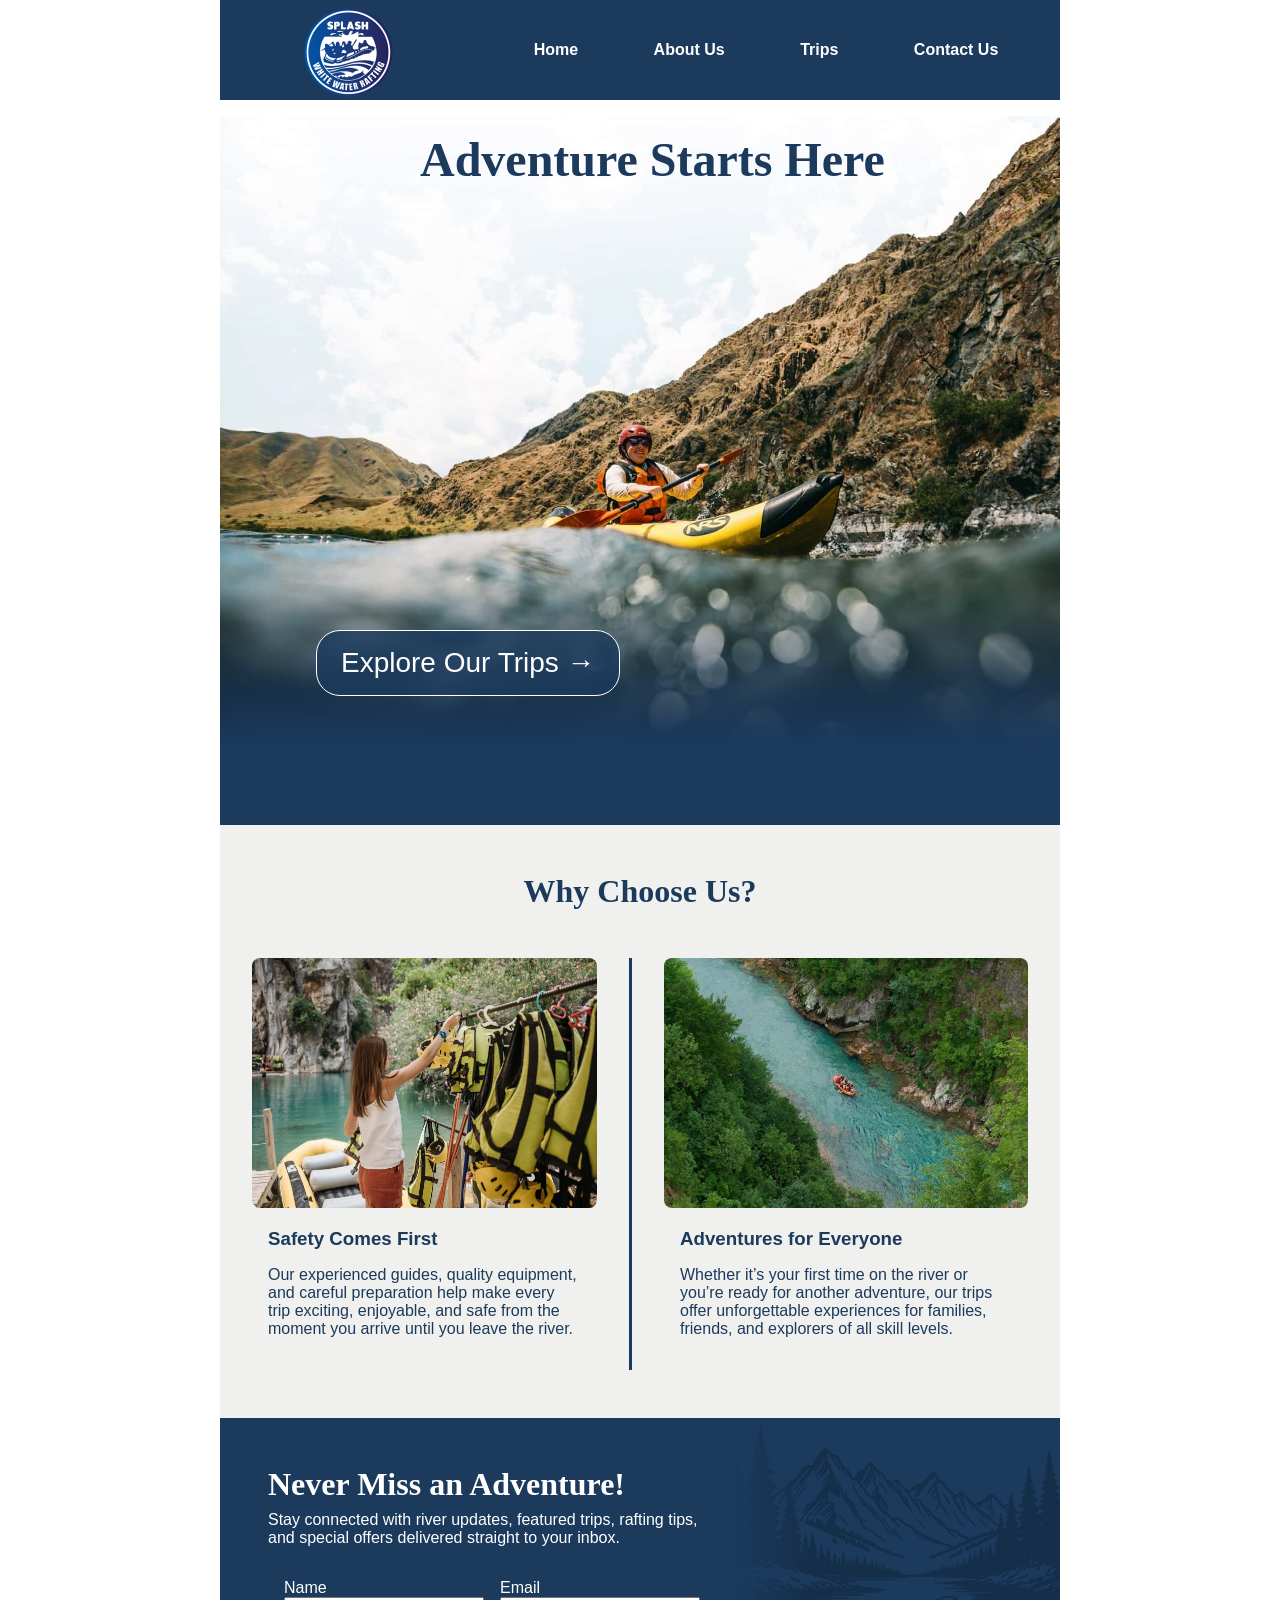
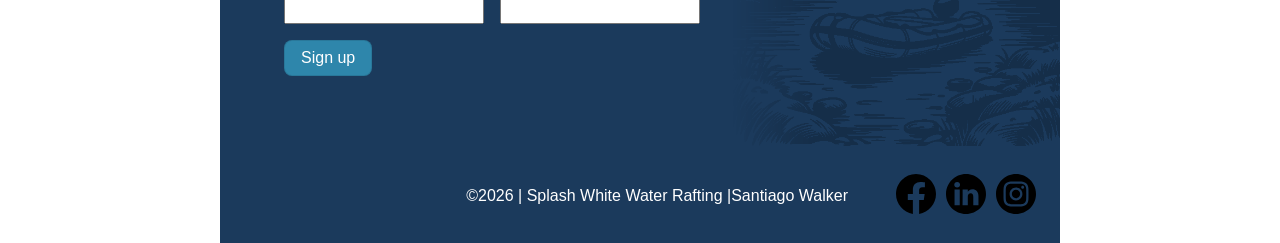
==== wwr/index.html @ 58eb21f1 "homepage created" ====
<!DOCTYPE html>
<html lang="en">

<head>
    <meta charset="UTF-8">
    <meta name="viewport" content="width=device-width, initial-scale=1.0">
    <title>About Us - Splash White Water Rafting</title>
    <meta name="description"
      content="About Splash White Water Rafting — our history, our mission, and why we're passionate about the river.">
    <meta name="author" content="Santiago Walker">
    <link rel="stylesheet" href="styles/rafting.css">
</head>

<body>
    <header>
        <img src="images/logo.png" alt="Rafting Company Logo">
        <nav>
            <a href="index.html">Home</a>
            <a href="about.html">About Us</a>
            <a href="trips.html">Trips</a>
            <a href="contact.html">Contact Us</a>
        </nav>
    </header>
    <main>
        <div class="home-hero">
            <h1>Adventure Starts Here</h1>
            <img src="images/homepage.jpg" alt="Rafting Guide on the River">
            <div class="cta">
                <a href="trips.html">Explore Our Trips →</a>
            </div>
        </div>
        <div class="background">
            <section class="purpose-grid">
                <h2>Why Choose Us?</h2>
                <div class="left-column">
                    <img src="images/safety.jpg" alt="Girl Putting On Safety Equipment">
                    <h3>Safety Comes First</h3>
                    <p>Our experienced guides, quality equipment, and careful preparation help make
                        every trip exciting,
                        enjoyable, and safe from the moment you arrive until you leave the river.
                    </p>
                </div>
                <div class="right-column">
                    <img src="images/adventure.jpg" alt="Calm Rafting Trip">
                    <h3>Adventures for Everyone</h3>
                    <p>Whether it’s your first time on the river or you’re ready for another
                        adventure, our trips offer
                        unforgettable experiences for families, friends, and explorers of all skill
                        levels.</p>
                </div>
            </section>
            <div class="newsletter-grid">
                <div class="newsletter-content">
                    <h2>Never Miss an Adventure!</h2>
                    <p>Stay connected with river updates, featured trips, rafting tips, and special
                        offers delivered
                        straight to your inbox.</p>
                    <form>
                        <div>
                            <label for="name">Name</label>
                            <input type="text" name="name" id="name">
                        </div>
                        <div>
                            <label for="email">Email</label>
                            <input type="email" name="email" id="email">
                        </div>
                        <div>
                            <button type="submit">Sign up</button>
                        </div>
                    </form>
                </div>
                <div class="newsletter-img">
                    <img src="images/rafting-vector.png" alt="Rafting Scene">
                </div>
            </div>
        </div>

    </main>
    <footer>
        <p>©️2026 | Splash White Water Rafting |Santiago Walker </p>
        <nav class="socialmedia">
            <a href="https://facebook.com">
                <img src="images/facebook-bw.svg" alt="Facebook Icon">
            </a>
            <a href="https://linkedin.com">
                <img src="images/linkedin-bw.svg" alt="Linkedin Icon">
            </a>
            <a href="https://instagram.com">
                <img src="images/instagram-bw.svg" alt="Instagram Icon">
            </a>
        </nav>
    </footer>
</body>

</html>
---- wwr/styles/rafting.css ----
/* General Styles */
:root {
    --primary-color: #1B3A5C;
    --primary-rgb: 27 58 92;
    --secondary-color: #F0F0EE;
    --accent1-color: #2E86AB;
    --accent2-color: #FFFFFF;
    --heading-font: "Times New Roman", "Georgia", serif;
    --body-font: Arial, Helvetica, sans-serif;
}

* {
    margin: 0;
    padding: 0;
    box-sizing: border-box;
}

body {
    font-family: var(--body-font);
    color: var(--accent2-color);
}

header,
main,
footer {
    width: 840px;
    margin: 0 auto;
}

/* header */

header {
    display: grid;
    grid-template-columns: 30% 70%;
    background-color: var(--primary-color);
}

header img {
    margin: 0 auto;
    width: 100px;
    height: auto;
}

nav {
    display: flex;
    justify-content: space-around;
    align-items: center;
}

nav a {
    text-decoration: none;
    color: var(--accent2-color);
    font-size: 1rem;
    font-weight: 700;
}

/* Homepage */
.home-hero {
    position: relative;
}

.home-hero img {
    width: 100%;
    height: auto;
}

.home-hero h1 {
    color: var(--primary-color);
    position: absolute;
    left: 200px;
    top: 2rem;
    font-size: 3rem;
}

.cta a {
    display: block;
    text-decoration: none;
    position: absolute;
    background-color: rgb(var(--primary-rgb)/ 80%);
    color: var(--accent2-color);
    padding: 1rem 1.5rem;
    width: fit-content;
    border-radius: 1.5rem;
    border: 1px solid var(--accent2-color);
    z-index: 2;
    bottom: 5rem;
    left: 6rem;
    font-size: 1.75rem;
}

.home-hero:after {
    position: absolute;
    bottom: 30px;
    left: 0;
    width: 100%;
    height: 10rem;
    content: '';
    background: linear-gradient(transparent, var(--primary-color));
    z-index: 1;
}

.background {
    background-color: var(--primary-color);
    margin-top: -31px;
    position: relative;
    padding: 5rem 0 0 0;
}

.purpose-grid {
    display: grid;
    grid-template-columns: 1fr 1fr;
    gap: 1rem;
    background-color: var(--secondary-color);
    padding: 1rem 1rem 3rem 1rem;
}

.purpose-grid h2 {
    grid-column: 1/3;
    background-color: transparent;
    color: var(--primary-color);
    font-size: 2rem;
    padding: 2rem 0 2rem 0;
}

.purpose-grid img {
    width: 400px;
    height: 250px;
    border-radius: .5rem;
}

.left-column {
    border-right: 3px solid var(--primary-color);
    padding: 0 2rem 1rem 1rem;
}

.right-column {
    padding: 0 1rem 1rem 1rem;
}

.purpose-grid h3 {
    color: var(--primary-color);
    padding: 1rem 1rem 0 1rem;
}

.purpose-grid p {
    padding: 0;
}

.newsletter-grid {
    display: grid;
    grid-template-columns: 3fr 2fr;
    align-items: center;
    padding-bottom: 0;
}

.newsletter-content {
    padding: 1rem 1rem 1rem 2rem;
}

.newsletter-content h2 {
    background: none;
    text-align: left;
    font-size: 2rem;
    padding-bottom: 0;
    padding-left: 1rem;
    padding-right: 0;
}

.newsletter-content p {
    max-width: 450px;
    margin-top: 0;
    padding-left: 0;
    padding-right: 0;
    padding-bottom: 0;
}

.newsletter-content form {
    background: none;
    color: var(--accent2-color);
    display: grid;
    grid-template-columns: 1fr 1fr;
    gap: 1rem;
    padding-left: 0;
    padding-right: 0;
    padding-top: 0;
}

.newsletter-content input {
    padding: 4px;
    min-width: 200px;
}

.newsletter-content button {
    padding: .5rem 1rem .5rem 1rem;
    font-size: 1rem;
    border-radius: .5rem;
}

.newsletter-img img {
    width: 100%;
    height: auto;
    opacity: .20;
    mask-image: linear-gradient(to right, transparent, black 25%);
}

/* About Us Page */

h1,
h2 {
    font-family: var(--heading-font);
    color: var(--accent2-color);
}

.hero h1 {
    position: absolute;
    text-align: center;
    background-color: var(--primary-color);
    width: 100%;
    padding: 2rem;
    top: 0;
    opacity: 80%;
    font-size: 3rem;
}

h2 {
    background-color: var(--accent1-color);
    width: 100%;
    text-align: center;
    padding: 1rem;
}

nav,
p,
article {
    margin: 16px;
    padding: 8px;
}

section p {
    color: var(--primary-color);
}

section img {
    max-width: 100%;
    height: auto;
}

.grid {
    display: grid;
    grid-template-columns: 2fr 1fr 2fr;
    gap: 2rem;
    align-items: center;
    background-color: var(--secondary-color);
}

.figures {
    display: flex;
    flex-direction: row;
    justify-content: space-around;
    background-color: var(--secondary-color);
    padding: 1rem;
}

.figures img {
    width: 125px;
    height: auto;
}

.figures figcaption {
    text-align: center;
    color: var(--primary-color);
    font-size: 50%;
}

.hero article {
    position: absolute;
    top: 7rem;
    background-color: var(--secondary-color);
    padding: 0;
    margin: 1.5rem;
    color: var(--primary-color);
}

.hero article img {
    width: 9rem;
    height: auto;
    float: right;
    margin: 8px;
}

.hero {
    position: relative;
}

.hero img {
    display: block;
    width: 100%;
    height: auto;
}

/* Contact Us Page */

.info {
    display: block;
    background-color: var(--secondary-color);
    color: var(--primary-color);
    text-align: center;
}

.info p {
    margin: 0;
}

.info h1 {
    color: var(--primary-color);
    padding: 1rem;
}

.map-form {
    background-color: var(--primary-color);
    display: grid;
    grid-template-columns: 45% 55%;
}

iframe {
    width: 350px;
    height: 400px;
    margin: 2rem;
}

form {
    display: grid;
    box-sizing: border-box;
    background-color: var(--secondary-color);
    color: var(--primary-color);
    margin: 2rem;
    width: 400px;
    padding: 10px;
}

.form-grid {
    display: grid;
    grid-template-columns: 30% 70%;
    align-items: center;
}

.form-grid label {
    text-align: center;
}

.form-grid input {
    height: 2rem;
    margin-right: 10px;
}

fieldset {
    border: none;
}

.radio {
    display: flex;
    align-items: center;
}

textarea {
    min-width: 380px;
    height: 4rem;
}

button {
    background-color: var(--accent1-color);
    color: var(--accent2-color);
    display: block;
    border: 1px solid rgb(0 0 0/10%);
}

.employees {
    display: flex;
    flex-direction: row;
    justify-content: space-around;
    background-color: var(--secondary-color);
    padding: 1rem;
}

.employees img {
    width: 125px;
    height: 100px;
    align-items: center;
}

.employees figcaption {
    text-align: center;
    color: var(--primary-color);
    font-size: 10px;
}

/* footer */

footer {
    color: var(--accent2-color);
    background-color: var(--primary-color);
    padding-bottom: 1px;
    display: flex;
    justify-content: flex-end;
    align-items: center;

}

footer p {
    text-align: center;
}

.socialmedia {
    gap: 10px;
}

.socialmedia img {
    width: 2.5rem;
    height: auto;
}
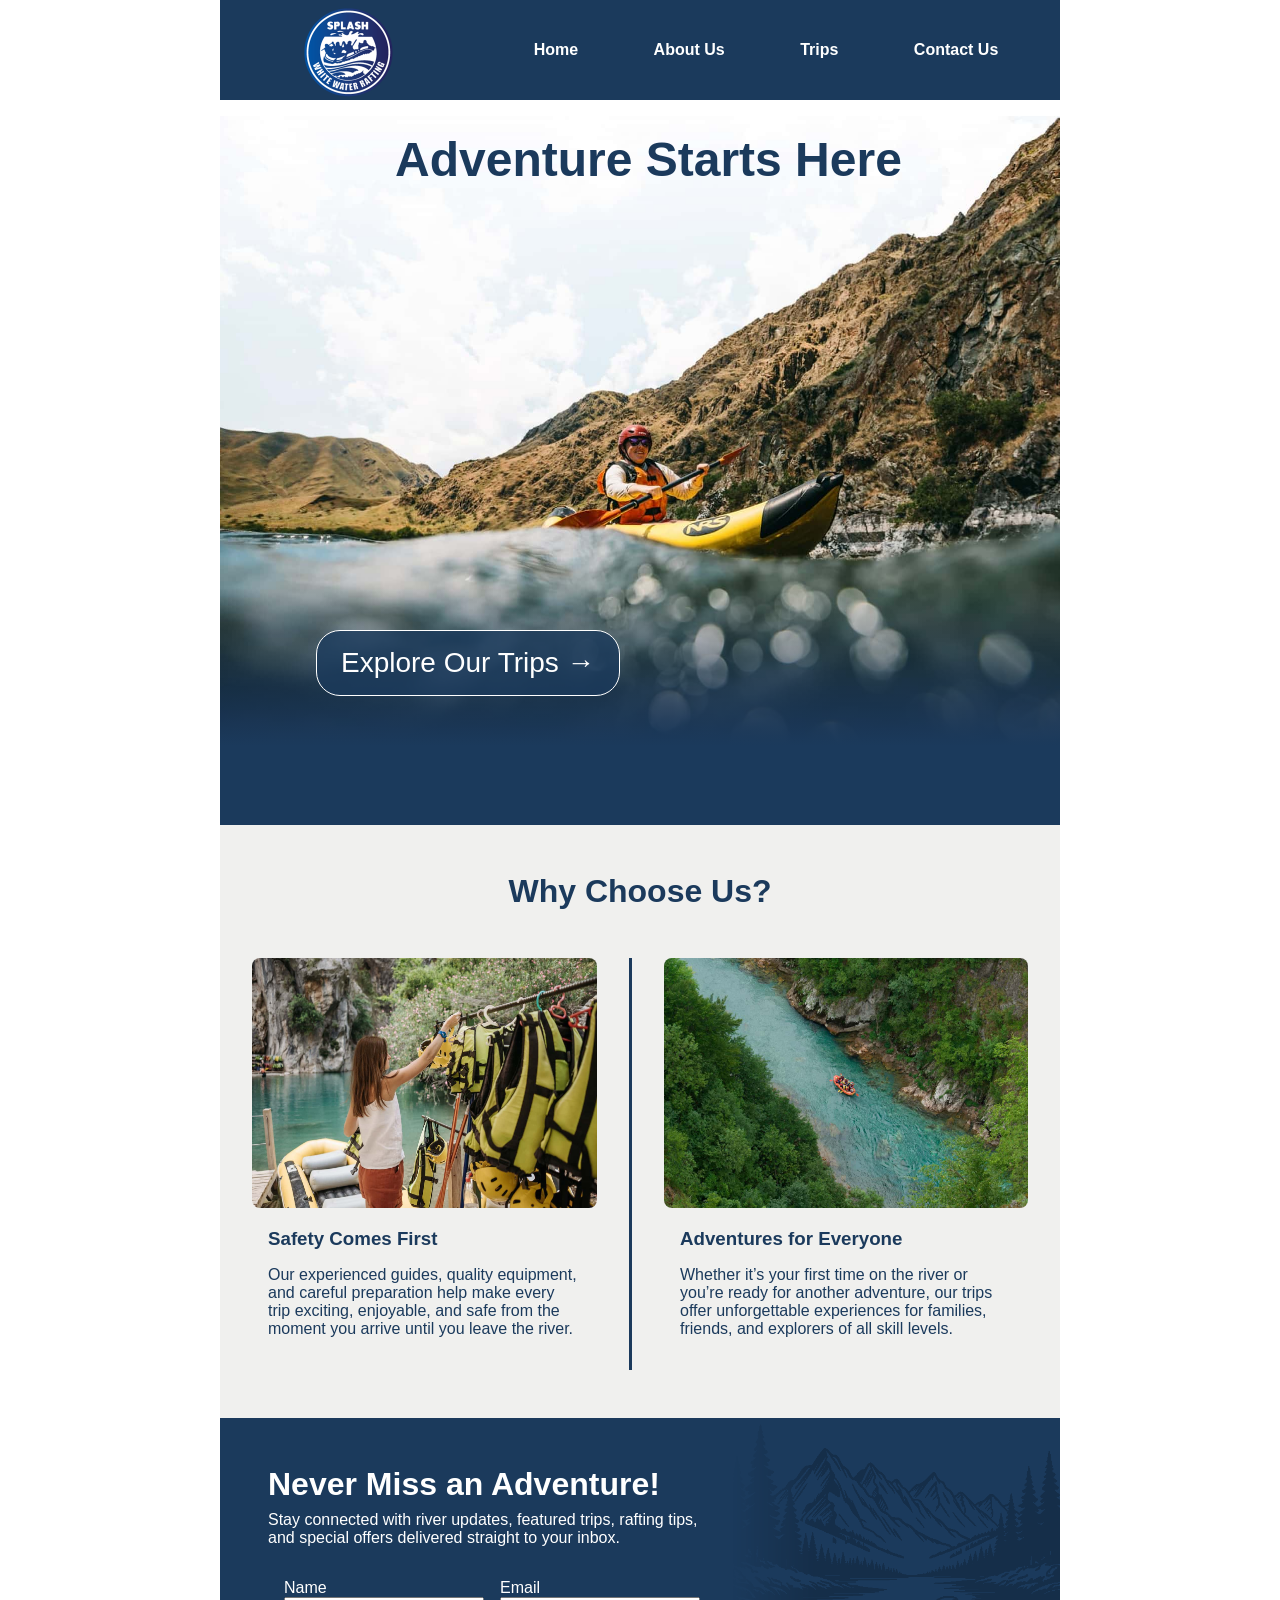
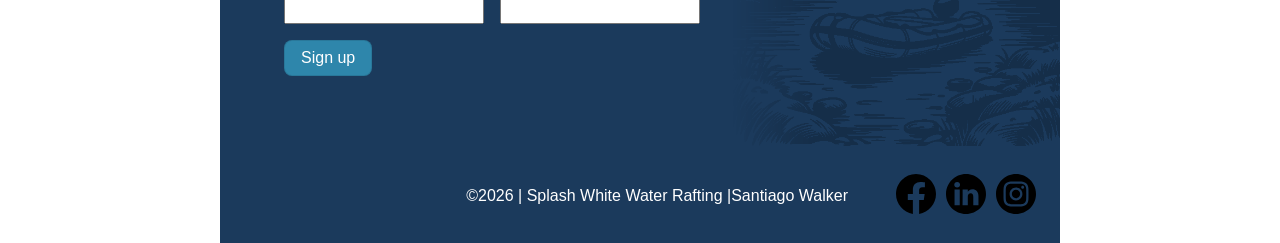
==== commit 30fb2e3e: "trip page made and fixed errors" ====
--- a/wwr/index.html
+++ b/wwr/index.html
@@ -4,7 +4,7 @@
 <head>
     <meta charset="UTF-8">
     <meta name="viewport" content="width=device-width, initial-scale=1.0">
-    <title>About Us - Splash White Water Rafting</title>
+    <title>Home - Splash White Water Rafting</title>
     <meta name="description"
       content="About Splash White Water Rafting — our history, our mission, and why we're passionate about the river.">
     <meta name="author" content="Santiago Walker">
--- a/wwr/styles/rafting.css
+++ b/wwr/styles/rafting.css
@@ -5,8 +5,11 @@
     --secondary-color: #F0F0EE;
     --accent1-color: #2E86AB;
     --accent2-color: #FFFFFF;
-    --heading-font: "Times New Roman", "Georgia", serif;
-    --body-font: Arial, Helvetica, sans-serif;
+    --heading-font: "Source Sans 3",
+        Arial,
+        Helvetica,
+        sans-serif;
+    --body-font: Arial, Helvetica;
 }
 
 * {
@@ -67,7 +70,7 @@
 .home-hero h1 {
     color: var(--primary-color);
     position: absolute;
-    left: 200px;
+    left: 175px;
     top: 2rem;
     font-size: 3rem;
 }
@@ -298,6 +301,181 @@
     height: auto;
 }
 
+/* Trips Page */
+
+.trip-hero {
+    position: relative;
+}
+
+.trip-hero img {
+    width: 100%;
+    height: auto;
+}
+
+.trip-hero h1 {
+    position: absolute;
+    color: var(--accent2-color);
+    left: 150px;
+    top: 155px;
+    font-size: 3rem;
+}
+
+.trip-hero p {
+    position: absolute;
+    color: var(--accent2-color);
+    text-align: center;
+    max-width: 475px;
+    left: 150px;
+    top: 190px;
+}
+
+.trip-hero:after {
+    position: absolute;
+    bottom: 0;
+    left: 0;
+    width: 100%;
+    height: 9rem;
+    content: '';
+    background: linear-gradient(transparent, var(--secondary-color));
+    z-index: 1;
+}
+
+.trip-section {
+    background-color: var(--secondary-color);
+    position: relative;
+    padding-top: 2rem;
+}
+
+.trip-section h2 {
+    background: none;
+    color: var(--primary-color);
+    font-size: 2.5rem;
+}
+
+.trip {
+    display: grid;
+    grid-template-columns: 3fr 2fr;
+    gap: 3rem;
+    padding: 2rem;
+    align-items: center;
+}
+
+.trip img {
+    width: 100%;
+    height: 300px;
+    object-fit: cover;
+    border-radius: .25rem;
+}
+
+.trip-text {
+    color: var(--primary-color);
+    padding-left: 1rem;
+}
+
+.trip-text h3 {
+    font-size: 1.5rem;
+    margin-bottom: 10px;
+}
+
+.trip-text p {
+    margin-top: 0;
+    line-height: 1.3;
+    margin-left: 0;
+    padding-left: 0;
+}
+
+.reverse {
+    grid-template-columns: 2fr 3fr;
+    background-color: #E7EEF3;
+}
+
+.reverse img {
+    order: 2;
+}
+
+.reverse .trip-text {
+    order: 1;
+}
+
+.trip-table-section {
+    background-color: var(--secondary-color);
+    padding-bottom: 4rem;
+    padding-top: 2rem;
+}
+
+.trip-table-section h2 {
+    background: none;
+    color: var(--primary-color);
+    font-size: 2rem;
+    padding: 2rem;
+}
+
+.trip-table {
+    margin: auto auto;
+    width: 700px;
+    border-collapse: collapse;
+
+}
+
+.trip-table thead {
+    background-color: var(--primary-color);
+}
+
+.trip-table th {
+    padding: .5rem 1rem .5rem 1rem;
+}
+
+.trip-table tr:nth-child(even) {
+    background-color: #E7EEF3;
+}
+
+.trip-table td {
+    padding: .5rem 1rem .5rem 1rem;
+    text-align: center;
+    border: 1px solid var(--accent2-color);
+}
+
+.trip-table tbody {
+    color: var(--primary-color);
+}
+
+.contact-cta {
+    background-color: var(--primary-color);
+    display: grid;
+    grid-template-columns: 4fr 1fr;
+    padding: 2rem 1rem 2rem 1rem;
+
+}
+
+.contact-cta h2 {
+    background: none;
+    text-align: left;
+    grid-column: 1;
+    padding: 0;
+    margin: .5rem;
+}
+
+.contact-cta p {
+    grid-column: 1;
+    margin: .5rem;
+    padding: 0;
+}
+
+.contact-cta a {
+    display: block;
+    text-decoration: none;
+    background-color: var(--accent1-color);
+    color: var(--accent2-color);
+    padding: 1rem 1.5rem;
+    width: fit-content;
+    border-radius: 1.5rem;
+    border: 1px solid var(--accent2-color);
+    font-size: 1rem;
+    grid-column: 2;
+    justify-self: center;
+    align-self: center;
+}
+
 /* Contact Us Page */
 
 .info {
